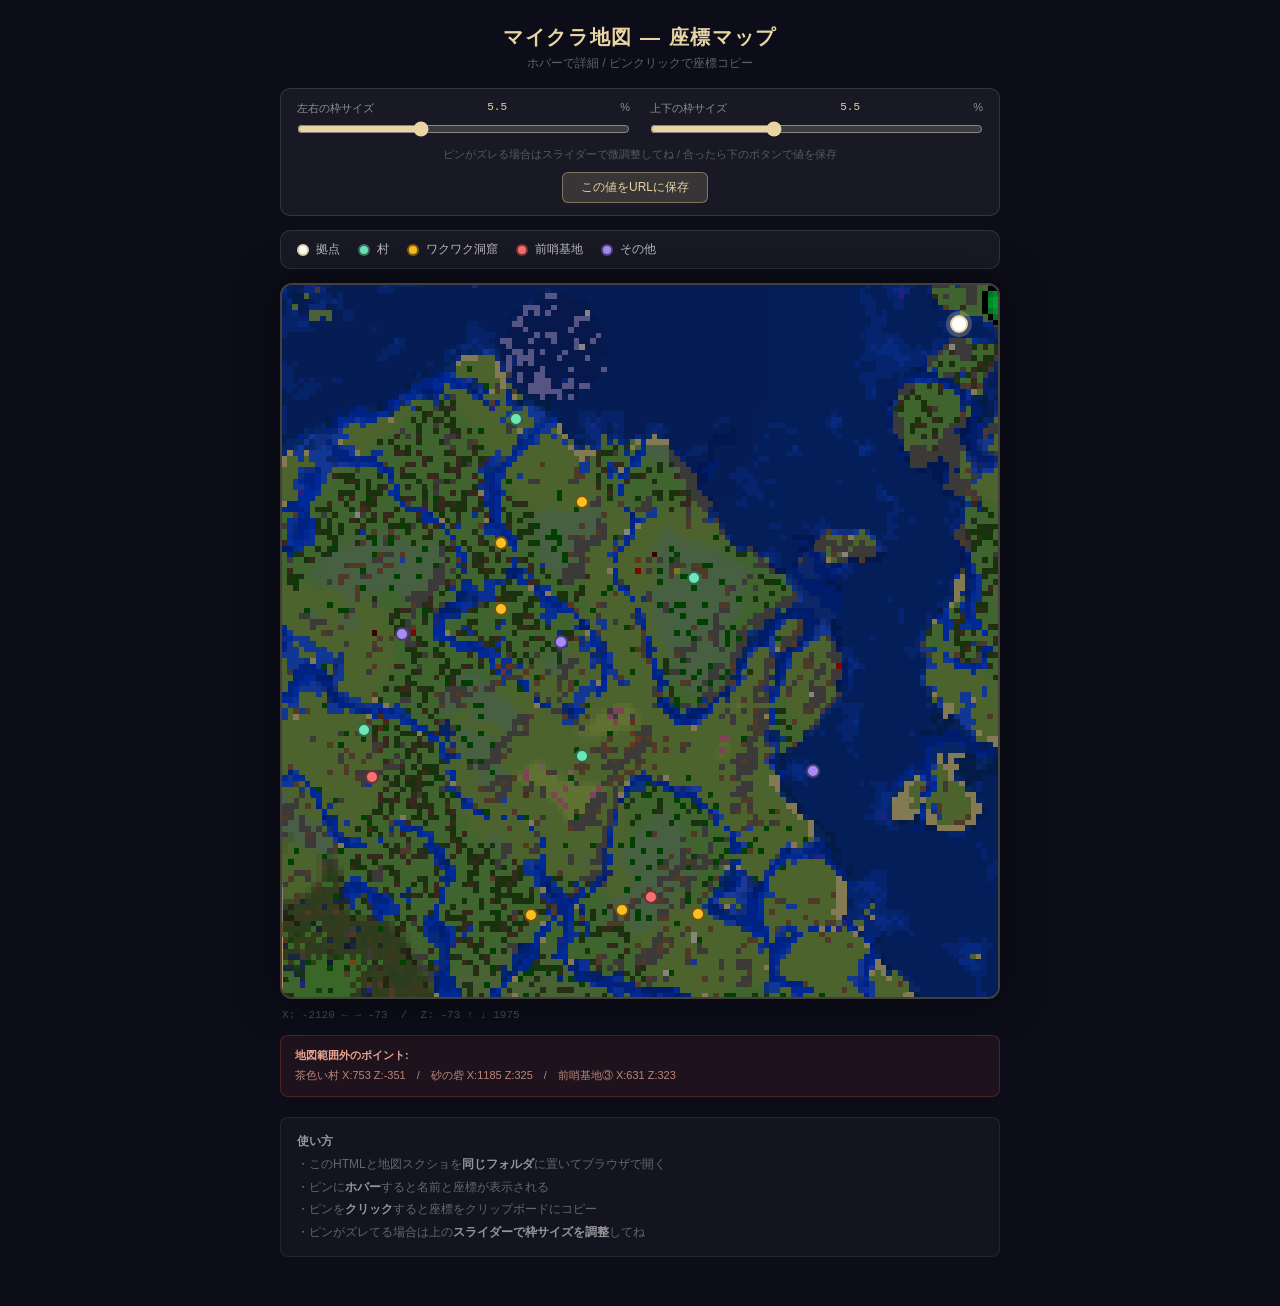
==== minecraft_map.html @ 648bfff0 "Add Minecraft map HTML and screenshot" ====
<!DOCTYPE html>
<html lang="ja">
<head>
<meta charset="UTF-8">
<meta name="viewport" content="width=device-width, initial-scale=1.0">
<title>マイクラ地図 — 座標マップ</title>
<style>
  * { box-sizing: border-box; margin: 0; padding: 0; }

  body {
    background: #0d0d1a;
    font-family: 'Segoe UI', 'Hiragino Sans', 'Yu Gothic', sans-serif;
    color: #fff;
    min-height: 100vh;
    display: flex;
    flex-direction: column;
    align-items: center;
    padding: 24px 16px 48px;
  }

  h1 { font-size: 20px; font-weight: 600; color: #e8d5a3; letter-spacing: 0.08em; margin-bottom: 4px; }
  .subtitle { font-size: 12px; color: rgba(255,255,255,0.35); margin-bottom: 16px; }

  /* ── 調整パネル ── */
  .adjust-panel {
    width: 100%; max-width: 720px;
    background: rgba(255,255,255,0.05);
    border: 0.5px solid rgba(255,255,255,0.12);
    border-radius: 10px;
    padding: 12px 16px;
    margin-bottom: 14px;
    display: grid;
    grid-template-columns: 1fr 1fr;
    gap: 10px 20px;
  }

  .adjust-row {
    display: flex;
    flex-direction: column;
    gap: 5px;
  }

  .adjust-label {
    font-size: 11px;
    color: rgba(255,255,255,0.5);
    display: flex;
    justify-content: space-between;
  }

  .adjust-label span {
    color: #e8d5a3;
    font-family: monospace;
  }

  input[type=range] {
    width: 100%;
    accent-color: #e8d5a3;
    cursor: pointer;
  }

  .adjust-hint {
    grid-column: 1 / -1;
    font-size: 11px;
    color: rgba(255,255,255,0.28);
    text-align: center;
  }

  /* ── 凡例 ── */
  .legend {
    display: flex; flex-wrap: wrap; gap: 10px 18px;
    margin-bottom: 14px; padding: 10px 16px;
    background: rgba(255,255,255,0.05);
    border-radius: 10px; border: 0.5px solid rgba(255,255,255,0.1);
    width: 100%; max-width: 720px;
  }
  .legend-item { display: flex; align-items: center; gap: 7px; font-size: 12px; color: rgba(255,255,255,0.7); }
  .legend-dot { width: 12px; height: 12px; border-radius: 50%; flex-shrink: 0; border: 2px solid rgba(0,0,0,0.5); }

  /* ── 地図本体 ── */
  .map-outer {
    position: relative; width: 100%; max-width: 720px;
    border-radius: 12px; overflow: hidden;
    border: 2px solid rgba(232,213,163,0.25);
    box-shadow: 0 0 40px rgba(0,0,0,0.6);
  }

  .map-aspect { position: relative; width: 100%; padding-top: 99.5%; /* 2378/2390 */ }

  #mapImg {
    position: absolute; inset: 0; width: 100%; height: 100%;
    object-fit: cover; image-rendering: pixelated; display: block;
  }

  .map-fallback {
    position: absolute; inset: 0; display: flex; flex-direction: column;
    align-items: center; justify-content: center;
    background: #1a2a1a; color: rgba(255,255,255,0.4);
    font-size: 13px; text-align: center; padding: 20px; gap: 8px;
  }
  .map-fallback strong { color: #e8d5a3; font-size: 15px; }
  .map-fallback code {
    background: rgba(255,255,255,0.08); padding: 4px 10px;
    border-radius: 6px; font-size: 12px; color: #a0e0a0;
  }

  /* ── ピン層 ── */
  .pins-layer { position: absolute; inset: 0; width: 100%; height: 100%; pointer-events: none; }

  .pin { position: absolute; transform: translate(-50%, -50%); cursor: pointer; pointer-events: all; z-index: 10; }

  .pin-dot {
    width: 14px; height: 14px; border-radius: 50%;
    border: 2px solid rgba(0,0,0,0.55);
    transition: transform 0.15s ease, box-shadow 0.15s ease;
  }
  .pin:hover .pin-dot { transform: scale(1.5); box-shadow: 0 0 0 4px rgba(255,255,255,0.18); }

  .pin-label {
    position: absolute; left: 50%; bottom: calc(100% + 6px);
    transform: translateX(-50%);
    background: rgba(8,8,20,0.92); color: #fff;
    font-size: 11px; padding: 4px 8px; border-radius: 6px;
    white-space: nowrap; pointer-events: none; opacity: 0;
    transition: opacity 0.15s ease;
    border: 0.5px solid rgba(255,255,255,0.18);
    box-shadow: 0 4px 12px rgba(0,0,0,0.4);
  }
  .pin:hover .pin-label { opacity: 1; }

  .pin-home .pin-dot {
    width: 18px; height: 18px; background: #ffffff;
    border: 2.5px solid #e8d5a3;
    box-shadow: 0 0 0 4px rgba(232,213,163,0.25);
  }
  .pin-home:hover .pin-dot { transform: scale(1.3); box-shadow: 0 0 0 6px rgba(232,213,163,0.35); }

  /* ── ツールチップ ── */
  #tooltip {
    position: fixed; background: rgba(8,8,20,0.95);
    border: 0.5px solid rgba(232,213,163,0.35);
    border-radius: 10px; padding: 10px 14px; font-size: 12px;
    pointer-events: none; z-index: 9999; max-width: 240px; display: none;
    box-shadow: 0 8px 24px rgba(0,0,0,0.5);
  }
  .tt-name { font-weight: 600; font-size: 13px; color: #e8d5a3; margin-bottom: 5px; }
  .tt-type { font-size: 11px; margin-bottom: 4px; opacity: 0.7; }
  .tt-coord { font-family: 'Consolas', monospace; font-size: 11px; color: rgba(255,255,255,0.5); }

  /* ── 地図外ポイント ── */
  .out-of-range {
    width: 100%; max-width: 720px; margin-top: 14px;
    padding: 10px 14px;
    background: rgba(255,100,60,0.07);
    border: 0.5px solid rgba(255,100,60,0.2);
    border-radius: 8px; font-size: 11px; color: rgba(255,180,160,0.7); line-height: 1.8;
  }
  .out-of-range strong { color: rgba(255,180,160,0.9); }

  .coords-bar {
    width: 100%; max-width: 720px; margin-top: 10px;
    display: flex; justify-content: space-between;
    font-size: 11px; color: rgba(255,255,255,0.25);
    font-family: 'Consolas', monospace; padding: 0 2px;
  }

  .usage {
    width: 100%; max-width: 720px; margin-top: 20px;
    padding: 12px 16px;
    background: rgba(255,255,255,0.03);
    border-radius: 8px; border: 0.5px solid rgba(255,255,255,0.07);
    font-size: 12px; color: rgba(255,255,255,0.35); line-height: 1.9;
  }
  .usage strong { color: rgba(255,255,255,0.55); }
</style>
</head>
<body>

<h1>マイクラ地図 — 座標マップ</h1>
<p class="subtitle">ホバーで詳細 / ピンクリックで座標コピー</p>

<!-- 枠調整パネル -->
<div class="adjust-panel">
  <div class="adjust-row">
    <div class="adjust-label">左右の枠サイズ <span id="valH">5.5</span>%</div>
    <input type="range" id="sliderH" min="0" max="15" step="0.1" value="5.5">
  </div>
  <div class="adjust-row">
    <div class="adjust-label">上下の枠サイズ <span id="valV">5.5</span>%</div>
    <input type="range" id="sliderV" min="0" max="15" step="0.1" value="5.5">
  </div>
  <div class="adjust-hint">ピンがズレる場合はスライダーで微調整してね / 合ったら下のボタンで値を保存</div>
  <div style="grid-column:1/-1; text-align:center;">
    <button id="saveBtn" style="
      background: rgba(232,213,163,0.15); border: 0.5px solid rgba(232,213,163,0.4);
      color: #e8d5a3; padding: 6px 18px; border-radius: 6px; cursor: pointer; font-size: 12px;
    ">この値をURLに保存</button>
    <span id="saveMsg" style="font-size:11px; color:rgba(255,255,255,0.3); margin-left:10px;"></span>
  </div>
</div>

<!-- 凡例 -->
<div class="legend">
  <div class="legend-item"><div class="legend-dot" style="background:#fff;border-color:#e8d5a3;"></div>拠点</div>
  <div class="legend-item"><div class="legend-dot" style="background:#6ee7b7;"></div>村</div>
  <div class="legend-item"><div class="legend-dot" style="background:#fbbf24;"></div>ワクワク洞窟</div>
  <div class="legend-item"><div class="legend-dot" style="background:#f87171;"></div>前哨基地</div>
  <div class="legend-item"><div class="legend-dot" style="background:#a78bfa;"></div>その他</div>
</div>

<!-- 地図本体 -->
<div class="map-outer">
  <div class="map-aspect">
    <img id="mapImg" src="Minecraft_for_Windows_2026_06_03_3_44_07.png" alt="マイクラ地図" />
    <div class="map-fallback" id="fallback" style="display:none;">
      <strong>地図画像が見つかりません</strong>
      <span>このHTMLと同じフォルダに画像を置いてください</span>
      <code>Minecraft_for_Windows_2026_06_03_3_44_07.png</code>
    </div>
    <div class="pins-layer" id="pinsLayer"></div>
  </div>
</div>

<div class="coords-bar" id="coordsBar"></div>
<div class="out-of-range" id="outOfRangeBox" style="display:none;"></div>

<div class="usage">
  <strong>使い方</strong><br>
  ・このHTMLと地図スクショを<strong>同じフォルダ</strong>に置いてブラウザで開く<br>
  ・ピンに<strong>ホバー</strong>すると名前と座標が表示される<br>
  ・ピンを<strong>クリック</strong>すると座標をクリップボードにコピー<br>
  ・ピンがズレてる場合は上の<strong>スライダーで枠サイズを調整</strong>してね
</div>

<div id="tooltip">
  <div class="tt-name" id="tt-name"></div>
  <div class="tt-type" id="tt-type"></div>
  <div class="tt-coord" id="tt-coord"></div>
</div>

<script>
// ─── 実測座標から計算した地図範囲 ───────────────────────────
// 右下: X=-73,  Z=1975
// 左下: X=-2120, Z=1975
// 横幅: 2120-73 = 2047 ≒ 2048
// 縦幅: 2048(4/4マップ固定)
// → 右上: X=-73,  Z=1975-2048=-73
// → 左上: X=-2120, Z=-73

const MAP_MIN_X = -2120;
const MAP_MAX_X =   -73;
const MAP_MIN_Z =   -73;
const MAP_MAX_Z =  1975;
const MAP_SIZE_X = MAP_MAX_X - MAP_MIN_X; // 2047
const MAP_SIZE_Z = MAP_MAX_Z - MAP_MIN_Z; // 2048

// ─── 座標データ ──────────────────────────────────────────────
const locations = [
  { name: "ワクワクする洞窟",           x: -911,  y:  73, z: 1832, type: "cave"    },
  { name: "前哨基地①",                 x: -1061, y:  99, z: 1778, type: "outpost" },
  { name: "ワクワクする洞窟2",          x: -1155, y:  97, z: 1820, type: "cave"    },
  { name: "ワクワクする洞窟3",          x: -1447, y:  63, z: 1836, type: "cave"    },
  { name: "前哨基地②",                 x: -1958, y:  69, z: 1390, type: "outpost" },
  { name: "オークの村①",               x: -1982, y:  78, z: 1237, type: "village" },
  { name: "茶色い村",                   x:   753, y:  76, z:  -351, type: "village" },
  { name: "砂の砦",                     x:  1185, y:  65, z:   325, type: "other"   },
  { name: "前哨基地③",                 x:   631, y:  71, z:   323, type: "outpost" },
  { name: "鍾乳石ポイント",             x: -1350, y:  67, z:   952, type: "other"   },
  { name: "ワクワクする洞窟4",          x: -1544, y:  61, z:   848, type: "cave"    },
  { name: "桜バイオーム隣接オークの村", x: -1282, y: 121, z:  1323, type: "village" },
  { name: "難破船",                     x:  -540, y:  62, z:  1370, type: "other"   },
  { name: "洞窟畑オークの村",           x:  -924, y: 109, z:   746, type: "village" },
  { name: "川落ちワクワク洞窟",         x: -1543, y:  63, z:   635, type: "cave"    },
  { name: "廃坑ネザーゲート",           x: -1860, y: 111, z:   928, type: "other"   },
  { name: "氷バイオーム近くの村",       x: -1494, y:  63, z:   234, type: "village" },
  { name: "ワクワク洞窟final",          x: -1283, y:  62, z:   501, type: "cave"    },
];

const HOME = { name: "拠点", x: -73, y: 76, z: -73 };

const TYPE_COLOR = {
  village: { bg: "#6ee7b7", label: "村" },
  cave:    { bg: "#fbbf24", label: "洞窟" },
  outpost: { bg: "#f87171", label: "前哨基地" },
  other:   { bg: "#a78bfa", label: "その他" },
};

// ─── 枠オフセット(スライダーで調整可能) ─────────────────────
// URLパラメータから初期値を復元
const urlP = new URLSearchParams(location.search);
let offsetH = parseFloat(urlP.get("oh") || "5.5"); // 左右%
let offsetV = parseFloat(urlP.get("ov") || "5.5"); // 上下%

document.getElementById("sliderH").value = offsetH;
document.getElementById("sliderV").value = offsetV;
document.getElementById("valH").textContent = offsetH.toFixed(1);
document.getElementById("valV").textContent = offsetV.toFixed(1);

// ─── 座標→% 変換(枠オフセット考慮) ─────────────────────────
function worldToPercent(worldX, worldZ) {
  // 枠を除いた地図領域の開始位置と幅(%単位)
  const mapStartX = offsetH;
  const mapStartZ = offsetV;
  const mapWidthPct  = 100 - offsetH * 2;
  const mapHeightPct = 100 - offsetV * 2;

  const px = mapStartX + (worldX - MAP_MIN_X) / MAP_SIZE_X * mapWidthPct;
  const pz = mapStartZ + (worldZ - MAP_MIN_Z) / MAP_SIZE_Z * mapHeightPct;
  return { px, pz };
}

function isInRange(x, z) {
  return x >= MAP_MIN_X && x <= MAP_MAX_X && z >= MAP_MIN_Z && z <= MAP_MAX_Z;
}

// ─── ピン生成 ────────────────────────────────────────────────
const pinsLayer  = document.getElementById("pinsLayer");
const tooltip    = document.getElementById("tooltip");
const ttName     = document.getElementById("tt-name");
const ttType     = document.getElementById("tt-type");
const ttCoord    = document.getElementById("tt-coord");
const outOfRangeBox = document.getElementById("outOfRangeBox");
const coordsBar  = document.getElementById("coordsBar");

coordsBar.innerHTML =
  `X: ${MAP_MIN_X} ← → ${MAP_MAX_X} &nbsp;/&nbsp; Z: ${MAP_MIN_Z} ↑ ↓ ${MAP_MAX_Z}`;

const outOfRange = [];
let allPinData = [];

function makePin(config) {
  const { name, x, y, z, color, extraClass, typeLabel } = config;
  const { px, pz } = worldToPercent(x, z);

  const pin = document.createElement("div");
  pin.className = "pin" + (extraClass ? " " + extraClass : "");
  pin.style.left = px + "%";
  pin.style.top  = pz + "%";
  pin.dataset.x = x; pin.dataset.y = y; pin.dataset.z = z;
  pin.dataset.name = name; pin.dataset.typeLabel = typeLabel || "";

  const dot = document.createElement("div");
  dot.className = "pin-dot";
  dot.style.background = color;

  const lbl = document.createElement("div");
  lbl.className = "pin-label";
  lbl.textContent = name;

  pin.appendChild(dot);
  pin.appendChild(lbl);

  pin.addEventListener("mouseenter", () => {
    ttName.textContent  = name;
    ttType.textContent  = typeLabel || "";
    ttCoord.textContent = `X: ${x}  Y: ${y}  Z: ${z}`;
    tooltip.style.display = "block";
  });
  pin.addEventListener("mousemove", (e) => {
    tooltip.style.left = (e.clientX + 14) + "px";
    tooltip.style.top  = (e.clientY - 36) + "px";
  });
  pin.addEventListener("mouseleave", () => { tooltip.style.display = "none"; });
  pin.addEventListener("click", () => {
    const text = `${name}  X:${x} Y:${y} Z:${z}`;
    navigator.clipboard.writeText(text).then(() => {
      lbl.textContent = "コピーしました!";
      lbl.style.opacity = "1";
      setTimeout(() => { lbl.textContent = name; lbl.style.opacity = ""; }, 1500);
    });
  });

  pinsLayer.appendChild(pin);
  allPinData.push({ pin, config });
}

function buildPins() {
  pinsLayer.innerHTML = "";
  allPinData = [];
  outOfRange.length = 0;

  locations.forEach(loc => {
    if (!isInRange(loc.x, loc.z)) { outOfRange.push(loc); return; }
    const tc = TYPE_COLOR[loc.type];
    makePin({ name: loc.name, x: loc.x, y: loc.y, z: loc.z, color: tc.bg, typeLabel: tc.label });
  });

  makePin({ name: HOME.name, x: HOME.x, y: HOME.y, z: HOME.z,
            color: "#ffffff", extraClass: "pin-home", typeLabel: "拠点" });

  if (outOfRange.length > 0) {
    outOfRangeBox.style.display = "block";
    outOfRangeBox.innerHTML = "<strong>地図範囲外のポイント:</strong><br>"
      + outOfRange.map(p => `${p.name}  X:${p.x} Z:${p.z}`).join("　/　");
  } else {
    outOfRangeBox.style.display = "none";
  }
}

// ─── スライダー操作 → リアルタイム再描画 ─────────────────────
function updateOffset() {
  offsetH = parseFloat(document.getElementById("sliderH").value);
  offsetV = parseFloat(document.getElementById("sliderV").value);
  document.getElementById("valH").textContent = offsetH.toFixed(1);
  document.getElementById("valV").textContent = offsetV.toFixed(1);
  buildPins();
}

document.getElementById("sliderH").addEventListener("input", updateOffset);
document.getElementById("sliderV").addEventListener("input", updateOffset);

// 値をURLに保存(ブックマーク用)
document.getElementById("saveBtn").addEventListener("click", () => {
  const url = new URL(location.href);
  url.searchParams.set("oh", offsetH.toFixed(1));
  url.searchParams.set("ov", offsetV.toFixed(1));
  history.replaceState(null, "", url.toString());
  document.getElementById("saveMsg").textContent = "URLを更新しました!";
  setTimeout(() => { document.getElementById("saveMsg").textContent = ""; }, 2000);
});

// ─── 初回描画 ────────────────────────────────────────────────
buildPins();

// ─── 画像フォールバック ───────────────────────────────────────
const mapImg  = document.getElementById("mapImg");
const fallback = document.getElementById("fallback");
mapImg.addEventListener("error", () => { mapImg.style.display = "none"; fallback.style.display = "flex"; });
mapImg.addEventListener("load",  () => { fallback.style.display = "none"; mapImg.style.display = "block"; });
</script>
</body>
</html>
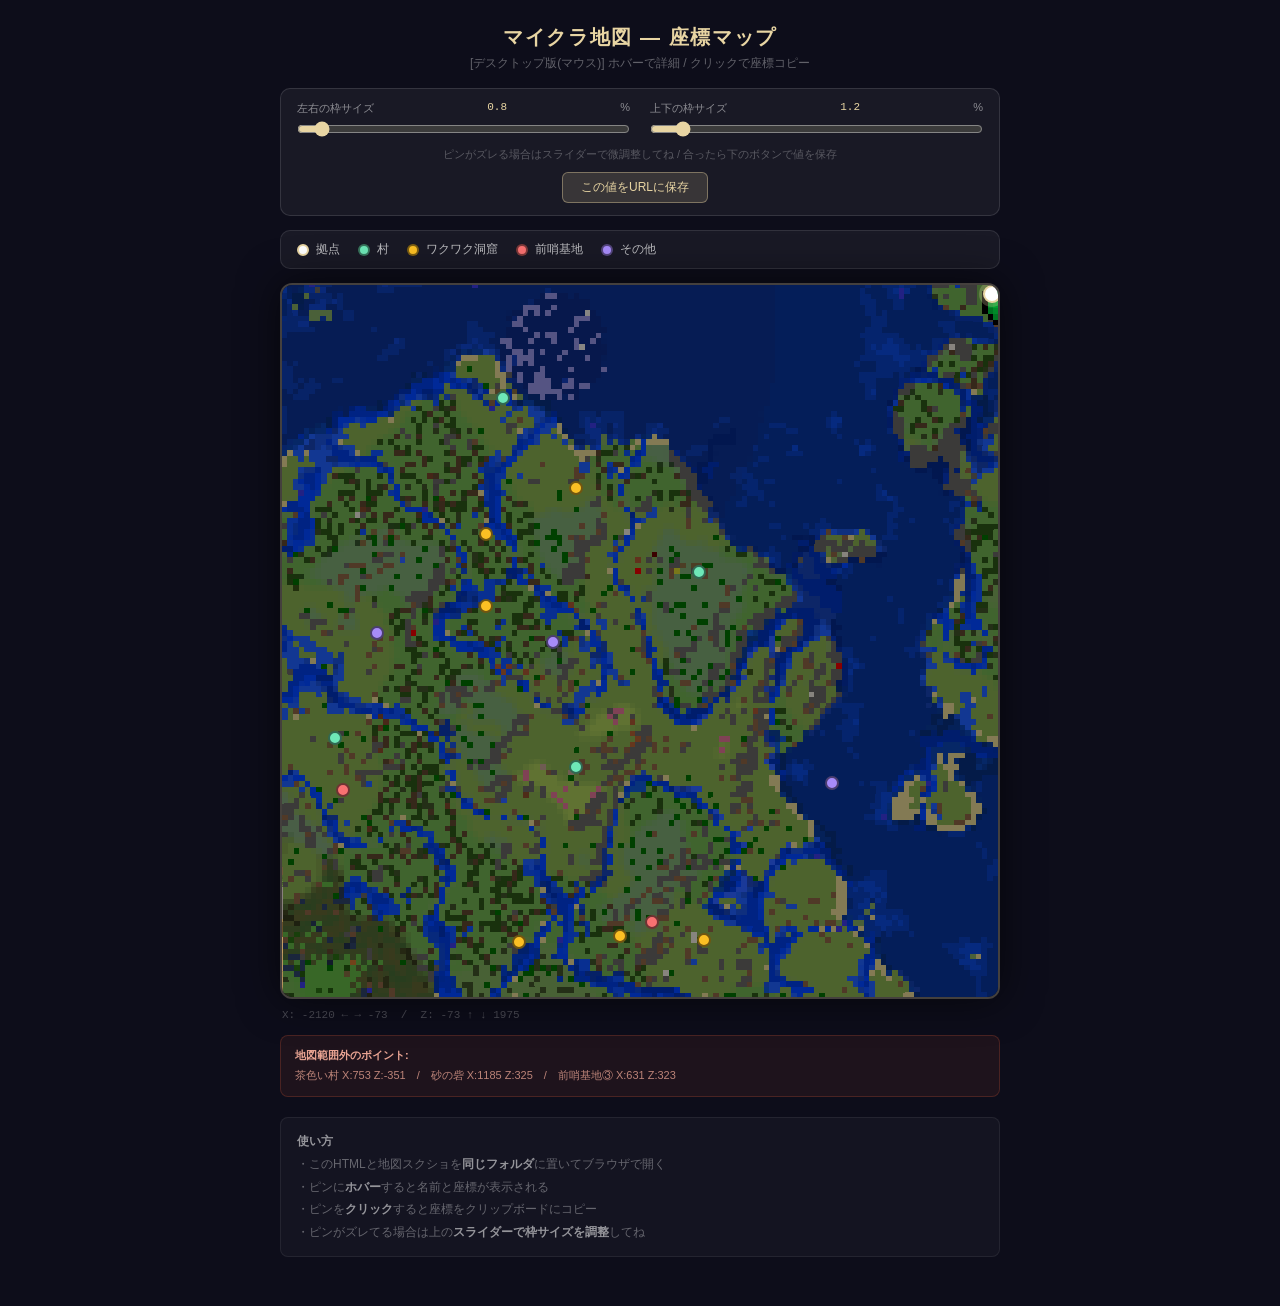
==== commit 65b50da3: "初めのコミット" ====
--- a/minecraft_map.html
+++ b/minecraft_map.html
@@ -6,6 +6,15 @@
 <title>マイクラ地図 — 座標マップ</title>
 <style>
   * { box-sizing: border-box; margin: 0; padding: 0; }
+
+  /* 長押しでの文字選択・画像保存メニューを阻止 */
+  body {
+    -webkit-user-select: none;
+    user-select: none;
+    -webkit-touch-callout: none;
+  }
+  /* スライダーの値表示だけは選択できてもいい */
+  .adjust-label span, .coords-bar { -webkit-user-select: text; user-select: text; }
 
   body {
     background: #0d0d1a;
@@ -176,17 +185,17 @@
 <body>
 
 <h1>マイクラ地図 — 座標マップ</h1>
-<p class="subtitle">ホバーで詳細 / ピンクリックで座標コピー</p>
+<p class="subtitle" id="subtitle">ホバーで詳細 / ピンクリックで座標コピー</p>
 
 <!-- 枠調整パネル -->
 <div class="adjust-panel">
   <div class="adjust-row">
-    <div class="adjust-label">左右の枠サイズ <span id="valH">5.5</span>%</div>
-    <input type="range" id="sliderH" min="0" max="15" step="0.1" value="5.5">
+    <div class="adjust-label">左右の枠サイズ <span id="valH">0.8</span>%</div>
+    <input type="range" id="sliderH" min="0" max="15" step="0.1" value="0.8">
   </div>
   <div class="adjust-row">
-    <div class="adjust-label">上下の枠サイズ <span id="valV">5.5</span>%</div>
-    <input type="range" id="sliderV" min="0" max="15" step="0.1" value="5.5">
+    <div class="adjust-label">上下の枠サイズ <span id="valV">1.2</span>%</div>
+    <input type="range" id="sliderV" min="0" max="15" step="0.1" value="1.2">
   </div>
   <div class="adjust-hint">ピンがズレる場合はスライダーで微調整してね / 合ったら下のボタンで値を保存</div>
   <div style="grid-column:1/-1; text-align:center;">
@@ -238,6 +247,32 @@
 </div>
 
 <script>
+// ─── デバイス判定 ─────────────────────────────────────────────
+const isTouchDevice = () =>
+  ('ontouchstart' in window) ||
+  (navigator.maxTouchPoints > 0) ||
+  (navigator.msMaxTouchPoints > 0);
+
+let isMobile = isTouchDevice();
+
+// サブタイトルにデバイス種別を表示
+function updateSubtitle() {
+  const mode = isMobile ? "モバイル版(タッチ)" : "デスクトップ版(マウス)";
+  const hint = isMobile
+    ? "タップでツールチップ / 長押しで座標コピー"
+    : "ホバーで詳細 / クリックで座標コピー";
+  document.getElementById("subtitle").textContent = `[${mode}]  ${hint}`;
+}
+updateSubtitle();
+
+// リサイズ時にも再判定(タブレット回転など)
+window.addEventListener('resize', () => {
+  isMobile = isTouchDevice();
+  updateSubtitle();
+});
+
+console.log(`[MapMode] ${isMobile ? "モバイル(タッチ)" : "デスクトップ(マウス)"}`);
+
 // ─── 実測座標から計算した地図範囲 ───────────────────────────
 // 右下: X=-73,  Z=1975
 // 左下: X=-2120, Z=1975
@@ -287,8 +322,8 @@
 // ─── 枠オフセット(スライダーで調整可能) ─────────────────────
 // URLパラメータから初期値を復元
 const urlP = new URLSearchParams(location.search);
-let offsetH = parseFloat(urlP.get("oh") || "5.5"); // 左右%
-let offsetV = parseFloat(urlP.get("ov") || "5.5"); // 上下%
+let offsetH = parseFloat(urlP.get("oh") || "0.8"); // 左右%
+let offsetV = parseFloat(urlP.get("ov") || "1.2"); // 上下%
 
 document.getElementById("sliderH").value = offsetH;
 document.getElementById("sliderV").value = offsetV;
@@ -349,25 +384,61 @@
   pin.appendChild(dot);
   pin.appendChild(lbl);
 
-  pin.addEventListener("mouseenter", () => {
-    ttName.textContent  = name;
-    ttType.textContent  = typeLabel || "";
-    ttCoord.textContent = `X: ${x}  Y: ${y}  Z: ${z}`;
-    tooltip.style.display = "block";
-  });
-  pin.addEventListener("mousemove", (e) => {
-    tooltip.style.left = (e.clientX + 14) + "px";
-    tooltip.style.top  = (e.clientY - 36) + "px";
-  });
-  pin.addEventListener("mouseleave", () => { tooltip.style.display = "none"; });
-  pin.addEventListener("click", () => {
-    const text = `${name}  X:${x} Y:${y} Z:${z}`;
-    navigator.clipboard.writeText(text).then(() => {
-      lbl.textContent = "コピーしました!";
-      lbl.style.opacity = "1";
-      setTimeout(() => { lbl.textContent = name; lbl.style.opacity = ""; }, 1500);
+  if (isMobile) {
+    // ── タッチ用: タップでツールチップ表示、もう一度タップで閉じる ──
+    pin.addEventListener("touchend", (e) => {
+      e.preventDefault();
+      const alreadyOpen = tooltip.style.display === "block" &&
+                          ttName.textContent === name;
+      if (alreadyOpen) {
+        tooltip.style.display = "none";
+      } else {
+        ttName.textContent  = name;
+        ttType.textContent  = typeLabel || "";
+        ttCoord.textContent = `X: ${x}  Y: ${y}  Z: ${z}`;
+        // ピンの位置を基準にツールチップを表示
+        const rect = pin.getBoundingClientRect();
+        tooltip.style.left = Math.min(rect.left, window.innerWidth - 260) + "px";
+        tooltip.style.top  = (rect.top - 90) + "px";
+        tooltip.style.display = "block";
+      }
     });
-  });
+    // タッチ用コピー(ツールチップが開いてる状態で500ms長押し)
+    let holdTimer = null;
+    pin.addEventListener("touchstart", (e) => {
+      e.preventDefault(); // 長押しメニュー・テキスト選択を阻止
+      holdTimer = setTimeout(() => {
+        const text = `${name}  X:${x} Y:${y} Z:${z}`;
+        navigator.clipboard.writeText(text).then(() => {
+          lbl.textContent = "コピーしました!";
+          lbl.style.opacity = "1";
+          setTimeout(() => { lbl.textContent = name; lbl.style.opacity = ""; }, 1500);
+        });
+      }, 500);
+    });
+    pin.addEventListener("touchend", () => { clearTimeout(holdTimer); });
+  } else {
+    // ── マウス用: 従来通り ──
+    pin.addEventListener("mouseenter", () => {
+      ttName.textContent  = name;
+      ttType.textContent  = typeLabel || "";
+      ttCoord.textContent = `X: ${x}  Y: ${y}  Z: ${z}`;
+      tooltip.style.display = "block";
+    });
+    pin.addEventListener("mousemove", (e) => {
+      tooltip.style.left = (e.clientX + 14) + "px";
+      tooltip.style.top  = (e.clientY - 36) + "px";
+    });
+    pin.addEventListener("mouseleave", () => { tooltip.style.display = "none"; });
+    pin.addEventListener("click", () => {
+      const text = `${name}  X:${x} Y:${y} Z:${z}`;
+      navigator.clipboard.writeText(text).then(() => {
+        lbl.textContent = "コピーしました!";
+        lbl.style.opacity = "1";
+        setTimeout(() => { lbl.textContent = name; lbl.style.opacity = ""; }, 1500);
+      });
+    });
+  }
 
   pinsLayer.appendChild(pin);
   allPinData.push({ pin, config });
@@ -421,6 +492,13 @@
 // ─── 初回描画 ────────────────────────────────────────────────
 buildPins();
 
+// モバイル: ピン以外タップでツールチップを閉じる
+document.addEventListener("touchend", (e) => {
+  if (!e.target.closest(".pin")) {
+    tooltip.style.display = "none";
+  }
+});
+
 // ─── 画像フォールバック ───────────────────────────────────────
 const mapImg  = document.getElementById("mapImg");
 const fallback = document.getElementById("fallback");
